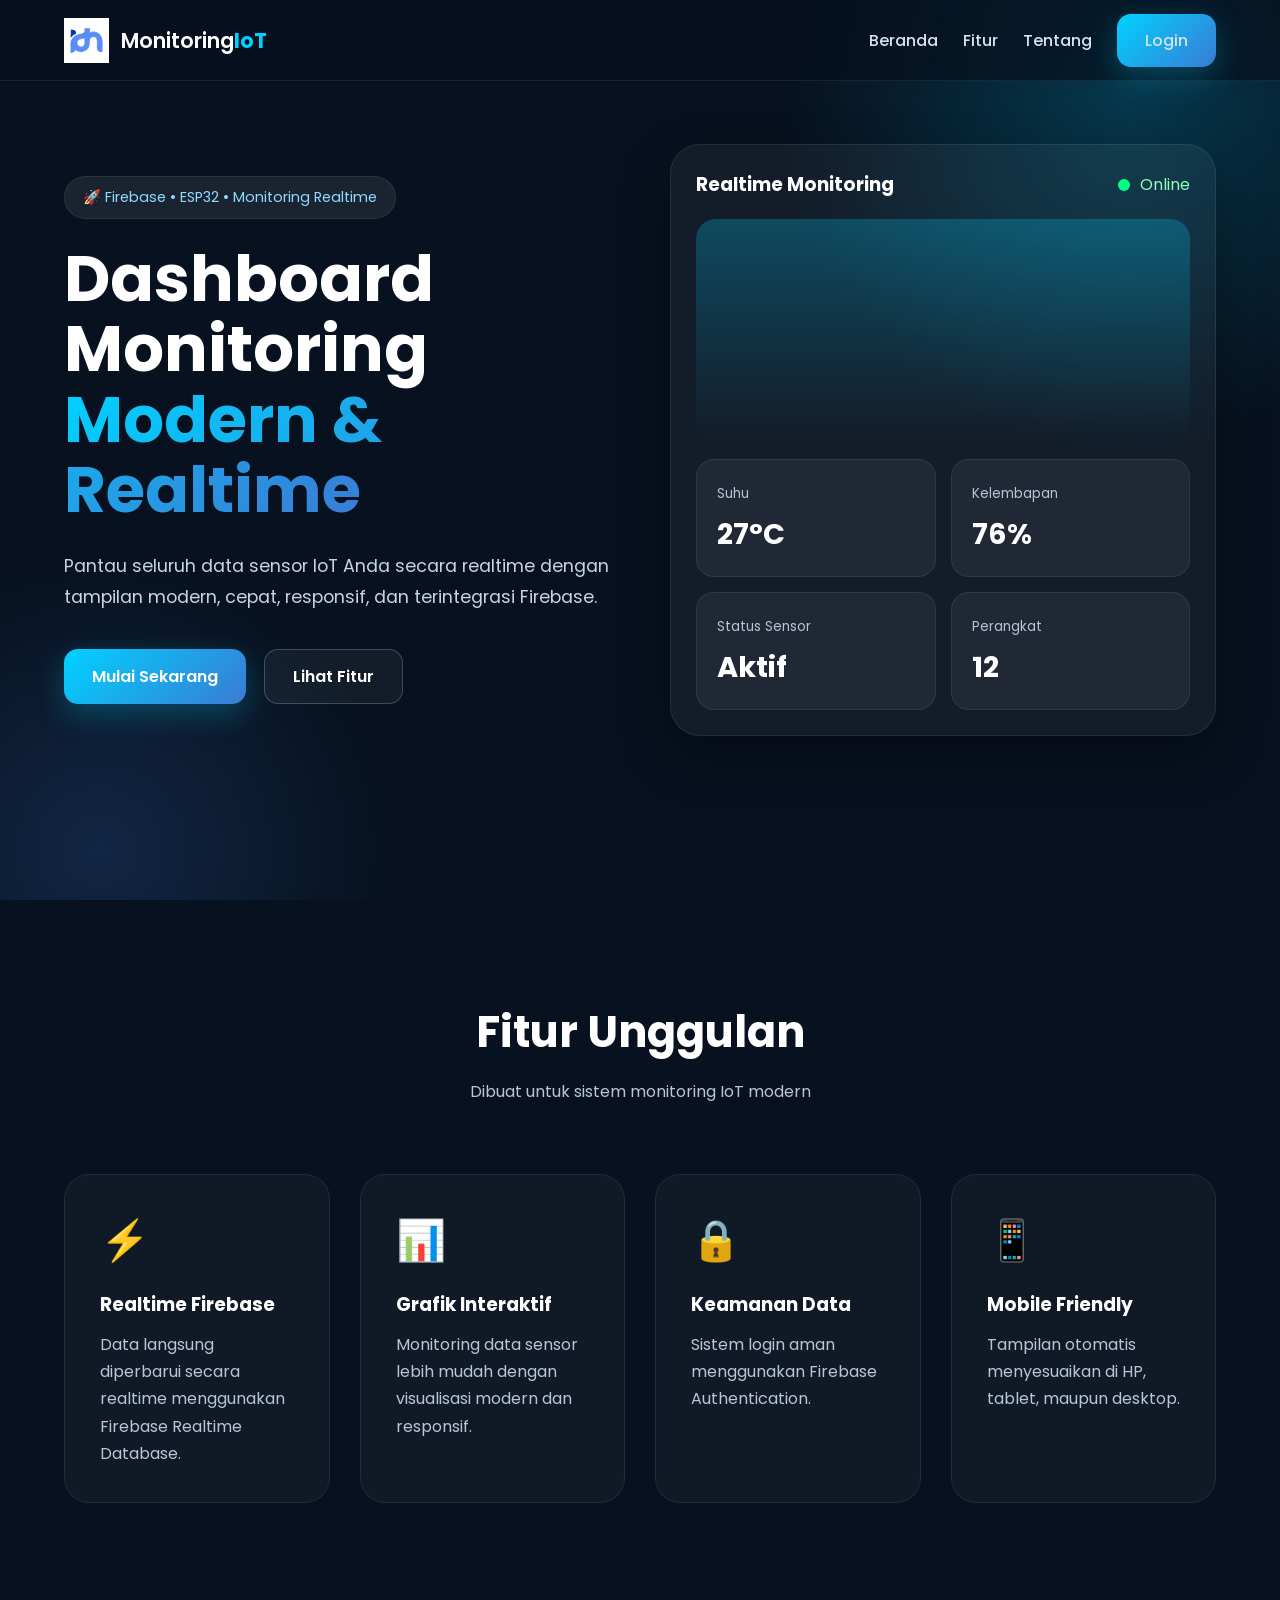
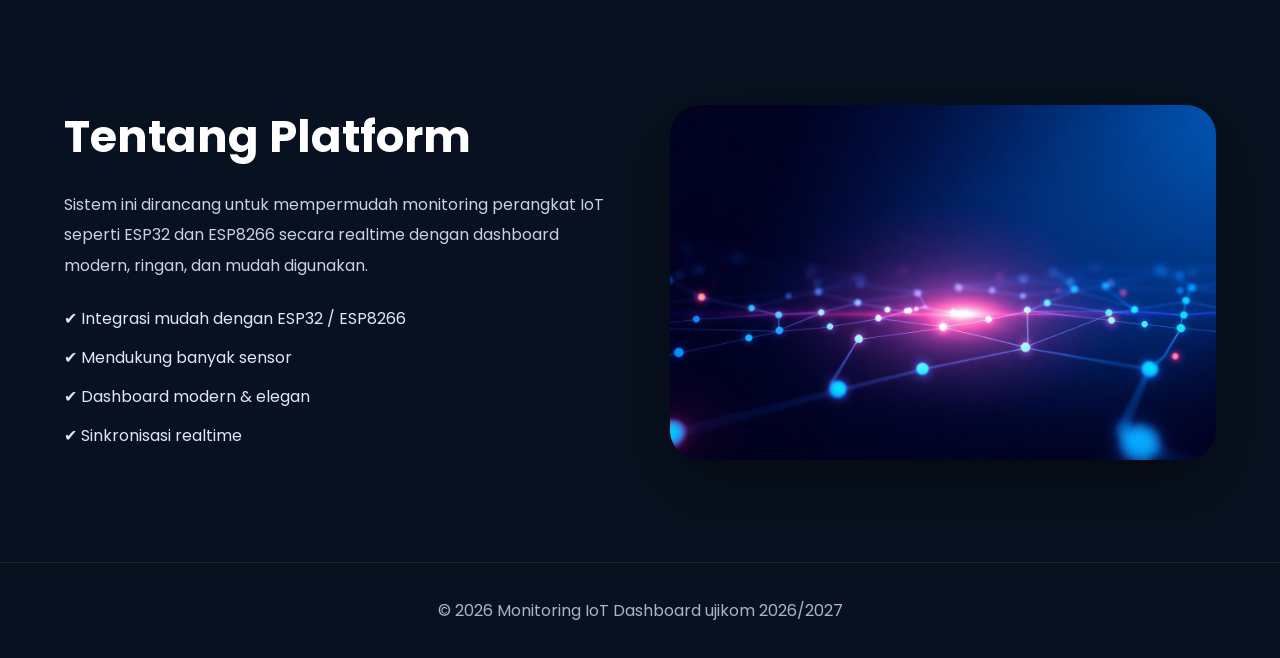
==== index.html @ c5dc62f0 "Adding all" ====
<!DOCTYPE html>
<html lang="id">

<head>
  <meta charset="UTF-8" />
  <meta name="viewport" content="width=device-width, initial-scale=1.0" />
  <title>Monitoring IoT | Smart Realtime Dashboard</title>

  <!-- Font -->
  <link rel="preconnect" href="https://fonts.googleapis.com">
  <link rel="preconnect" href="https://fonts.gstatic.com" crossorigin>
  <link href="https://fonts.googleapis.com/css2?family=Poppins:wght@300;400;500;600;700&display=swap" rel="stylesheet">

  <!-- CSS -->
  <link rel="stylesheet" href="css/style.css" />
</head>

<body>

  <!-- NAVBAR -->
  <header class="navbar">
    <div class="container nav-container">

      <a href="#" class="logo">
        <img src="img/logo.png" alt="">
        <span>Monitoring<strong>IoT</strong></span>
      </a>

      <ul class="nav-links">
        <li><a href="#">Beranda</a></li>
        <li><a href="#features">Fitur</a></li>
        <li><a href="#about">Tentang</a></li>
        <li>
          <a href="login.html" class="btn btn-primary">
            Login
          </a>
        </li>
      </ul>

    </div>
  </header>

  <!-- HERO -->
  <section class="hero">

    <div class="container hero-content">

      <div class="hero-text">

        <span class="badge">
          🚀 Firebase • ESP32 • Monitoring Realtime
        </span>

        <h1>
          Dashboard Monitoring
          <span class="gradient-text">
            Modern & Realtime
          </span>
        </h1>

        <p>
          Pantau seluruh data sensor IoT Anda secara realtime dengan
          tampilan modern, cepat, responsif, dan terintegrasi Firebase.
        </p>

        <div class="hero-actions">
          <a href="login.html" class="btn btn-primary">
            Mulai Sekarang
          </a>

          <a href="#features" class="btn btn-outline">
            Lihat Fitur
          </a>
        </div>

      </div>

      <!-- VISUAL -->
      <div class="dashboard-box">

        <div class="dashboard-top">
          <h3>Realtime Monitoring</h3>

          <div class="status">
            <div class="pulse"></div>
            Online
          </div>
        </div>

        <div class="chart"></div>

        <div class="cards">

          <div class="mini-card">
            <small>Suhu</small>
            <h2>27°C</h2>
          </div>

          <div class="mini-card">
            <small>Kelembapan</small>
            <h2>76%</h2>
          </div>

          <div class="mini-card">
            <small>Status Sensor</small>
            <h2>Aktif</h2>
          </div>

          <div class="mini-card">
            <small>Perangkat</small>
            <h2>12</h2>
          </div>

        </div>

      </div>

    </div>

  </section>

  <!-- FEATURES -->
  <section id="features">

    <div class="container">

      <div class="section-header">
        <h2>Fitur Unggulan</h2>
        <p>
          Dibuat untuk sistem monitoring IoT modern
        </p>
      </div>

      <div class="features-grid">

        <div class="feature-card">
          <div class="feature-icon">⚡</div>
          <h3>Realtime Firebase</h3>
          <p>
            Data langsung diperbarui secara realtime menggunakan Firebase Realtime Database.
          </p>
        </div>

        <div class="feature-card">
          <div class="feature-icon">📊</div>
          <h3>Grafik Interaktif</h3>
          <p>
            Monitoring data sensor lebih mudah dengan visualisasi modern dan responsif.
          </p>
        </div>

        <div class="feature-card">
          <div class="feature-icon">🔒</div>
          <h3>Keamanan Data</h3>
          <p>
            Sistem login aman menggunakan Firebase Authentication.
          </p>
        </div>

        <div class="feature-card">
          <div class="feature-icon">📱</div>
          <h3>Mobile Friendly</h3>
          <p>
            Tampilan otomatis menyesuaikan di HP, tablet, maupun desktop.
          </p>
        </div>

      </div>

    </div>

  </section>

  <!-- ABOUT -->
  <section id="about" class="about">

    <div class="container about-grid">

      <div>

        <h2>Tentang Platform</h2>

        <p>
          Sistem ini dirancang untuk mempermudah monitoring perangkat IoT
          seperti ESP32 dan ESP8266 secara realtime dengan dashboard modern,
          ringan, dan mudah digunakan.
        </p>

        <ul class="check-list">
          <li>✔ Integrasi mudah dengan ESP32 / ESP8266</li>
          <li>✔ Mendukung banyak sensor</li>
          <li>✔ Dashboard modern & elegan</li>
          <li>✔ Sinkronisasi realtime</li>
        </ul>

      </div>

      <div class="about-img">
        <img src="img/background.jpg" alt="">
      </div>

    </div>

  </section>

  <!-- FOOTER -->
  <footer>
    <div class="container">
      © 2026 Monitoring IoT Dashboard ujikom 2026/2027
    </div>
  </footer>

</body>

</html>
---- css/style.css ----
* {
  margin: 0;
  padding: 0;
  box-sizing: border-box;
  scroll-behavior: smooth;
}

body {
  font-family: 'Poppins', sans-serif;
  background: #07111f;
  color: #fff;
  overflow-x: hidden;
}

img {
  max-width: 100%;
  display: block;
}

a {
  text-decoration: none;
}

.container {
  width: min(1200px, 90%);
  margin: auto;
}

/* NAVBAR */
.navbar {
  position: fixed;
  top: 0;
  width: 100%;
  z-index: 999;
  backdrop-filter: blur(14px);
  background: rgba(7, 17, 31, .7);
  border-bottom: 1px solid rgba(255, 255, 255, .08);
}

.nav-container {
  height: 80px;
  display: flex;
  align-items: center;
  justify-content: space-between;
}

.logo {
  display: flex;
  align-items: center;
  gap: 12px;
  color: white;
  font-size: 1.3rem;
  font-weight: 600;
}

.logo img {
  width: 45px;
}

.logo strong {
  color: #00d2ff;
}

.nav-links {
  display: flex;
  align-items: center;
  gap: 25px;
  list-style: none;
}

.nav-links a {
  color: #d7e2f0;
  transition: .3s;
  font-weight: 500;
}

.nav-links a:hover {
  color: #00d2ff;
}

/* BUTTON */
.btn {
  padding: 14px 28px;
  border-radius: 14px;
  font-weight: 600;
  transition: .3s;
  display: inline-flex;
  align-items: center;
  gap: 10px;
}

.btn-primary {
  background: linear-gradient(135deg, #00d2ff, #3a7bd5);
  color: white;
  box-shadow: 0 10px 30px rgba(0, 210, 255, .25);
}

.btn-primary:hover {
  transform: translateY(-3px);
}

.btn-outline {
  border: 1px solid rgba(255, 255, 255, .2);
  color: white;
  background: rgba(255, 255, 255, .05);
}

.btn-outline:hover {
  background: rgba(255, 255, 255, .1);
}

/* HERO */
.hero {
  min-height: 100vh;
  display: flex;
  align-items: center;
  position: relative;
  overflow: hidden;
  padding-top: 80px;
}

.hero::before {
  content: '';
  position: absolute;
  width: 700px;
  height: 700px;
  background: radial-gradient(circle, #00d2ff33 0%, transparent 70%);
  top: -250px;
  right: -200px;
  z-index: -1;
}

.hero::after {
  content: '';
  position: absolute;
  width: 600px;
  height: 600px;
  background: radial-gradient(circle, #3a7bd533 0%, transparent 70%);
  bottom: -250px;
  left: -200px;
  z-index: -1;
}

.hero-content {
  display: grid;
  grid-template-columns: repeat(auto-fit, minmax(320px, 1fr));
  gap: 60px;
  align-items: center;
}

.badge {
  display: inline-block;
  padding: 10px 18px;
  border-radius: 999px;
  background: rgba(255, 255, 255, .08);
  border: 1px solid rgba(255, 255, 255, .08);
  margin-bottom: 25px;
  color: #8edbff;
  font-size: .9rem;
}

.hero-text h1 {
  font-size: 4rem;
  line-height: 1.1;
  margin-bottom: 25px;
}

.gradient-text {
  background: linear-gradient(135deg, #00d2ff, #3a7bd5);
  -webkit-background-clip: text;
  -webkit-text-fill-color: transparent;
}

.hero-text p {
  color: #c6d4e3;
  font-size: 1.1rem;
  line-height: 1.8;
  margin-bottom: 35px;
}

.hero-actions {
  display: flex;
  gap: 18px;
  flex-wrap: wrap;
}

/* DASHBOARD MOCKUP */
.dashboard-box {
  position: relative;
  background: rgba(255, 255, 255, .05);
  border: 1px solid rgba(255, 255, 255, .08);
  border-radius: 30px;
  padding: 25px;
  backdrop-filter: blur(14px);
  box-shadow: 0 20px 50px rgba(0, 0, 0, .35);
}

.dashboard-top {
  display: flex;
  justify-content: space-between;
  margin-bottom: 20px;
}

.status {
  display: flex;
  align-items: center;
  gap: 10px;
  color: #8fffbc;
}

.pulse {
  width: 12px;
  height: 12px;
  background: #00ff84;
  border-radius: 50%;
  animation: pulse 1.2s infinite;
}

@keyframes pulse {
  0% {
    transform: scale(1);
    opacity: 1;
  }
  100% {
    transform: scale(2.5);
    opacity: 0;
  }
}

.chart {
  height: 220px;
  border-radius: 20px;
  background: linear-gradient(
    180deg,
    rgba(0, 210, 255, .25),
    rgba(0, 210, 255, 0)
  );
  position: relative;
  overflow: hidden;
}

.chart::before {
  content: '';
  position: absolute;
  width: 100%;
  height: 100%;
  background: url('../img/chart-line.png') center/cover no-repeat;
  opacity: .8;
}

.cards {
  display: grid;
  grid-template-columns: repeat(2, 1fr);
  gap: 15px;
  margin-top: 20px;
}

.mini-card {
  background: rgba(255, 255, 255, .05);
  border-radius: 18px;
  padding: 20px;
  border: 1px solid rgba(255, 255, 255, .08);
}

.mini-card small {
  color: #b8c6d8;
}

.mini-card h2 {
  margin-top: 8px;
  font-size: 1.8rem;
}

/* SECTION */
section {
  padding: 100px 0;
}

.section-header {
  text-align: center;
  margin-bottom: 70px;
}

.section-header h2 {
  font-size: 2.7rem;
  margin-bottom: 15px;
}

.section-header p {
  color: #b8c6d8;
}

/* FEATURES */
.features-grid {
  display: grid;
  grid-template-columns: repeat(auto-fit, minmax(260px, 1fr));
  gap: 30px;
}

.feature-card {
  background: rgba(255, 255, 255, .04);
  border: 1px solid rgba(255, 255, 255, .08);
  border-radius: 25px;
  padding: 35px;
  transition: .4s;
  backdrop-filter: blur(10px);
}

.feature-card:hover {
  transform: translateY(-10px);
  border-color: #00d2ff;
  box-shadow: 0 15px 35px rgba(0, 210, 255, .15);
}

.feature-icon {
  font-size: 2.5rem;
  margin-bottom: 20px;
}

.feature-card h3 {
  margin-bottom: 12px;
}

.feature-card p {
  color: #b8c6d8;
  line-height: 1.7;
}

/* ABOUT */
.about-grid {
  display: grid;
  grid-template-columns: repeat(auto-fit, minmax(320px, 1fr));
  gap: 60px;
  align-items: center;
}

.about h2 {
  font-size: 2.8rem;
  margin-bottom: 20px;
}

.about p {
  color: #c4d3e5;
  line-height: 1.9;
  margin-bottom: 25px;
}

.check-list {
  list-style: none;
}

.check-list li {
  margin-bottom: 14px;
  color: #dbe8f7;
}

.about-img {
  position: relative;
}

.about-img img {
  border-radius: 30px;
  box-shadow: 0 25px 60px rgba(0, 0, 0, .35);
}

/* FOOTER */
footer {
  padding: 35px 0;
  text-align: center;
  border-top: 1px solid rgba(255, 255, 255, .08);
  color: #a6b6ca;
}

/* RESPONSIVE */
@media (max-width: 900px) {
  .hero-text h1 {
    font-size: 3rem;
  }

  .nav-links {
    display: none;
  }

  .cards {
    grid-template-columns: 1fr;
  }
}

@media (max-width: 600px) {
  .hero-text h1 {
    font-size: 2.3rem;
  }

  .hero-actions {
    flex-direction: column;
  }

  .btn {
    width: 100%;
    justify-content: center;
  }

  .section-header h2 {
    font-size: 2rem;
  }
}
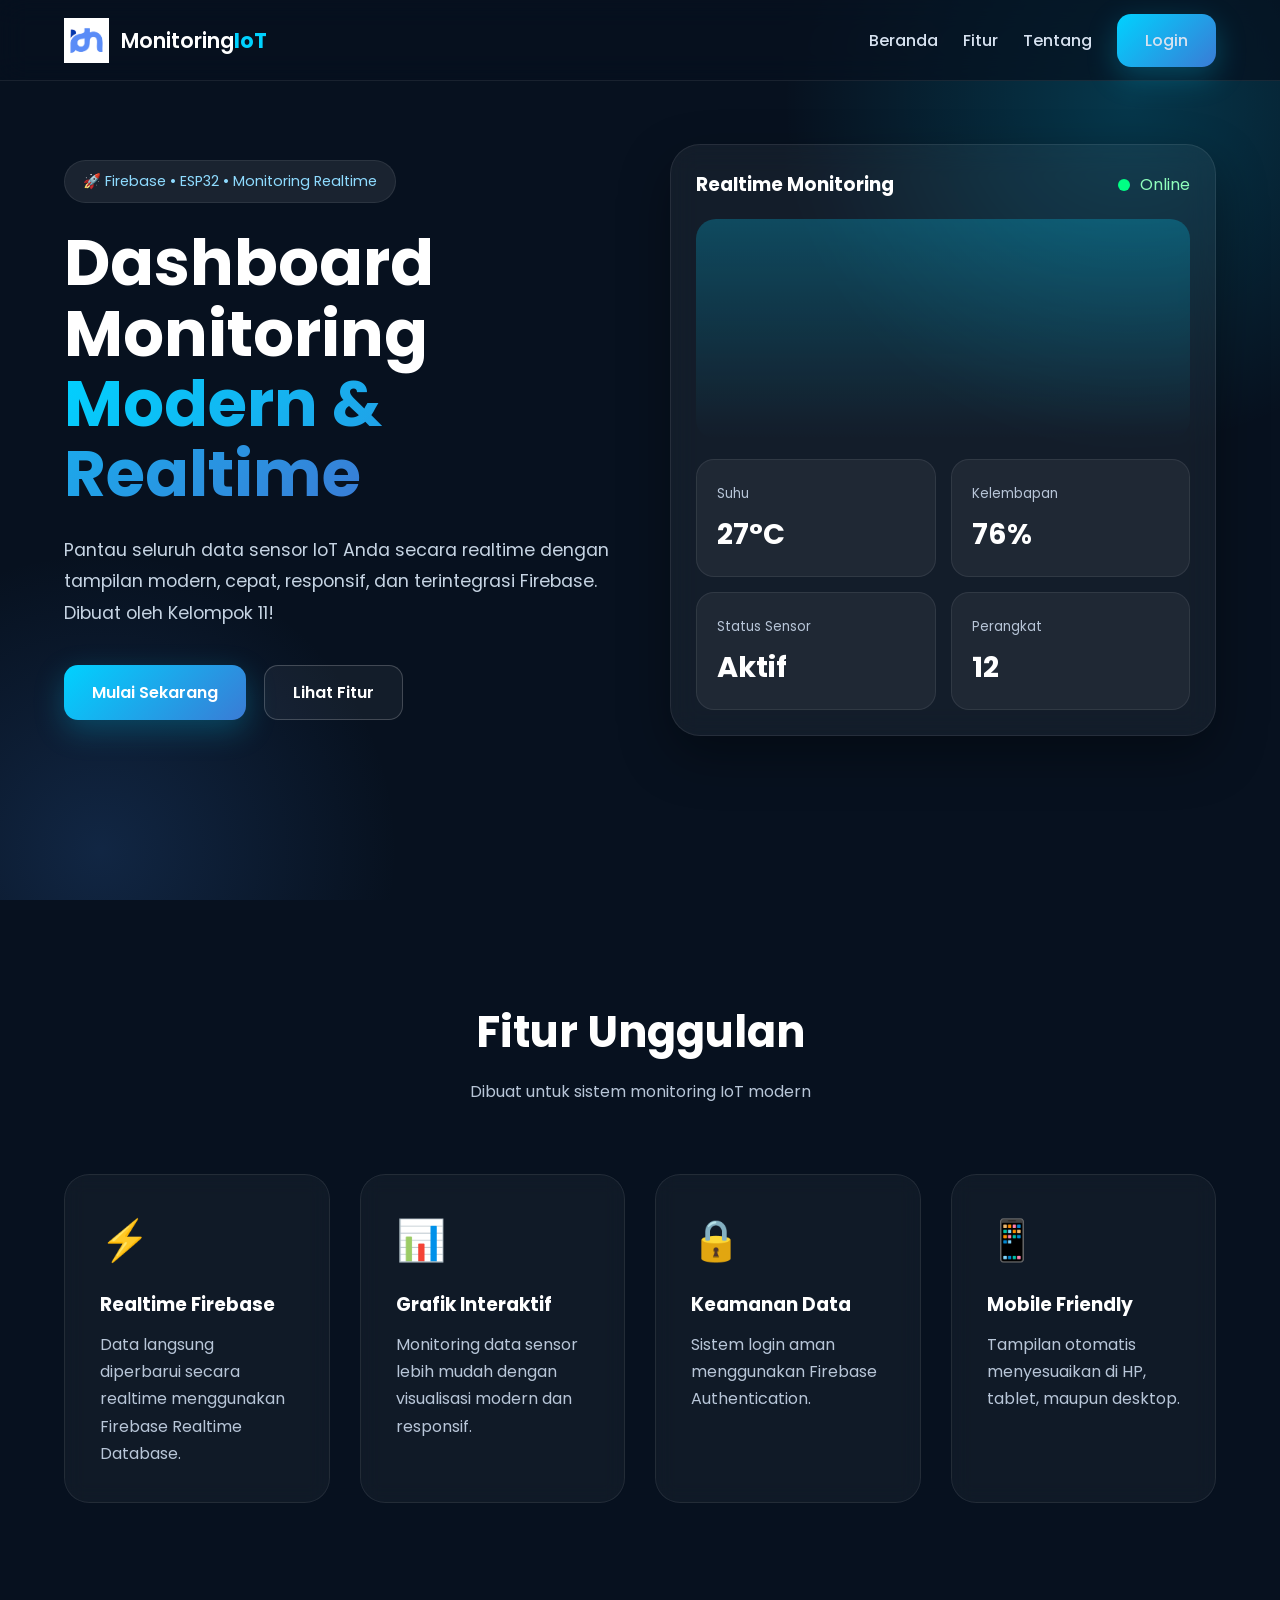
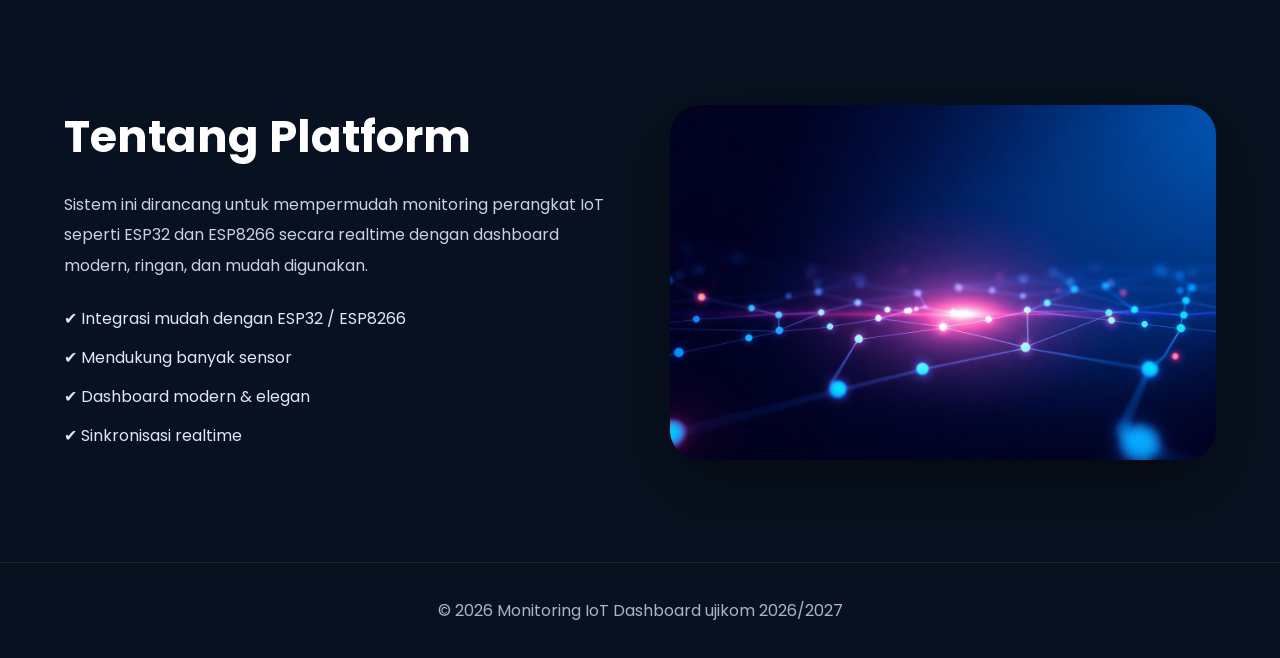
==== commit e454968d: "style: fix typo of text in index html" ====
--- a/index.html
+++ b/index.html
@@ -4,7 +4,7 @@
 <head>
   <meta charset="UTF-8" />
   <meta name="viewport" content="width=device-width, initial-scale=1.0" />
-  <title>Monitoring IoT | Smart Realtime Dashboard</title>
+  <title>Kelompok 11!Monitoring IoT | Smart Realtime Dashboard</title>
 
   <!-- Font -->
   <link rel="preconnect" href="https://fonts.googleapis.com">
@@ -60,7 +60,7 @@
 
         <p>
           Pantau seluruh data sensor IoT Anda secara realtime dengan
-          tampilan modern, cepat, responsif, dan terintegrasi Firebase.
+          tampilan modern, cepat, responsif, dan terintegrasi Firebase. Dibuat oleh Kelompok 11!
         </p>
 
         <div class="hero-actions">
